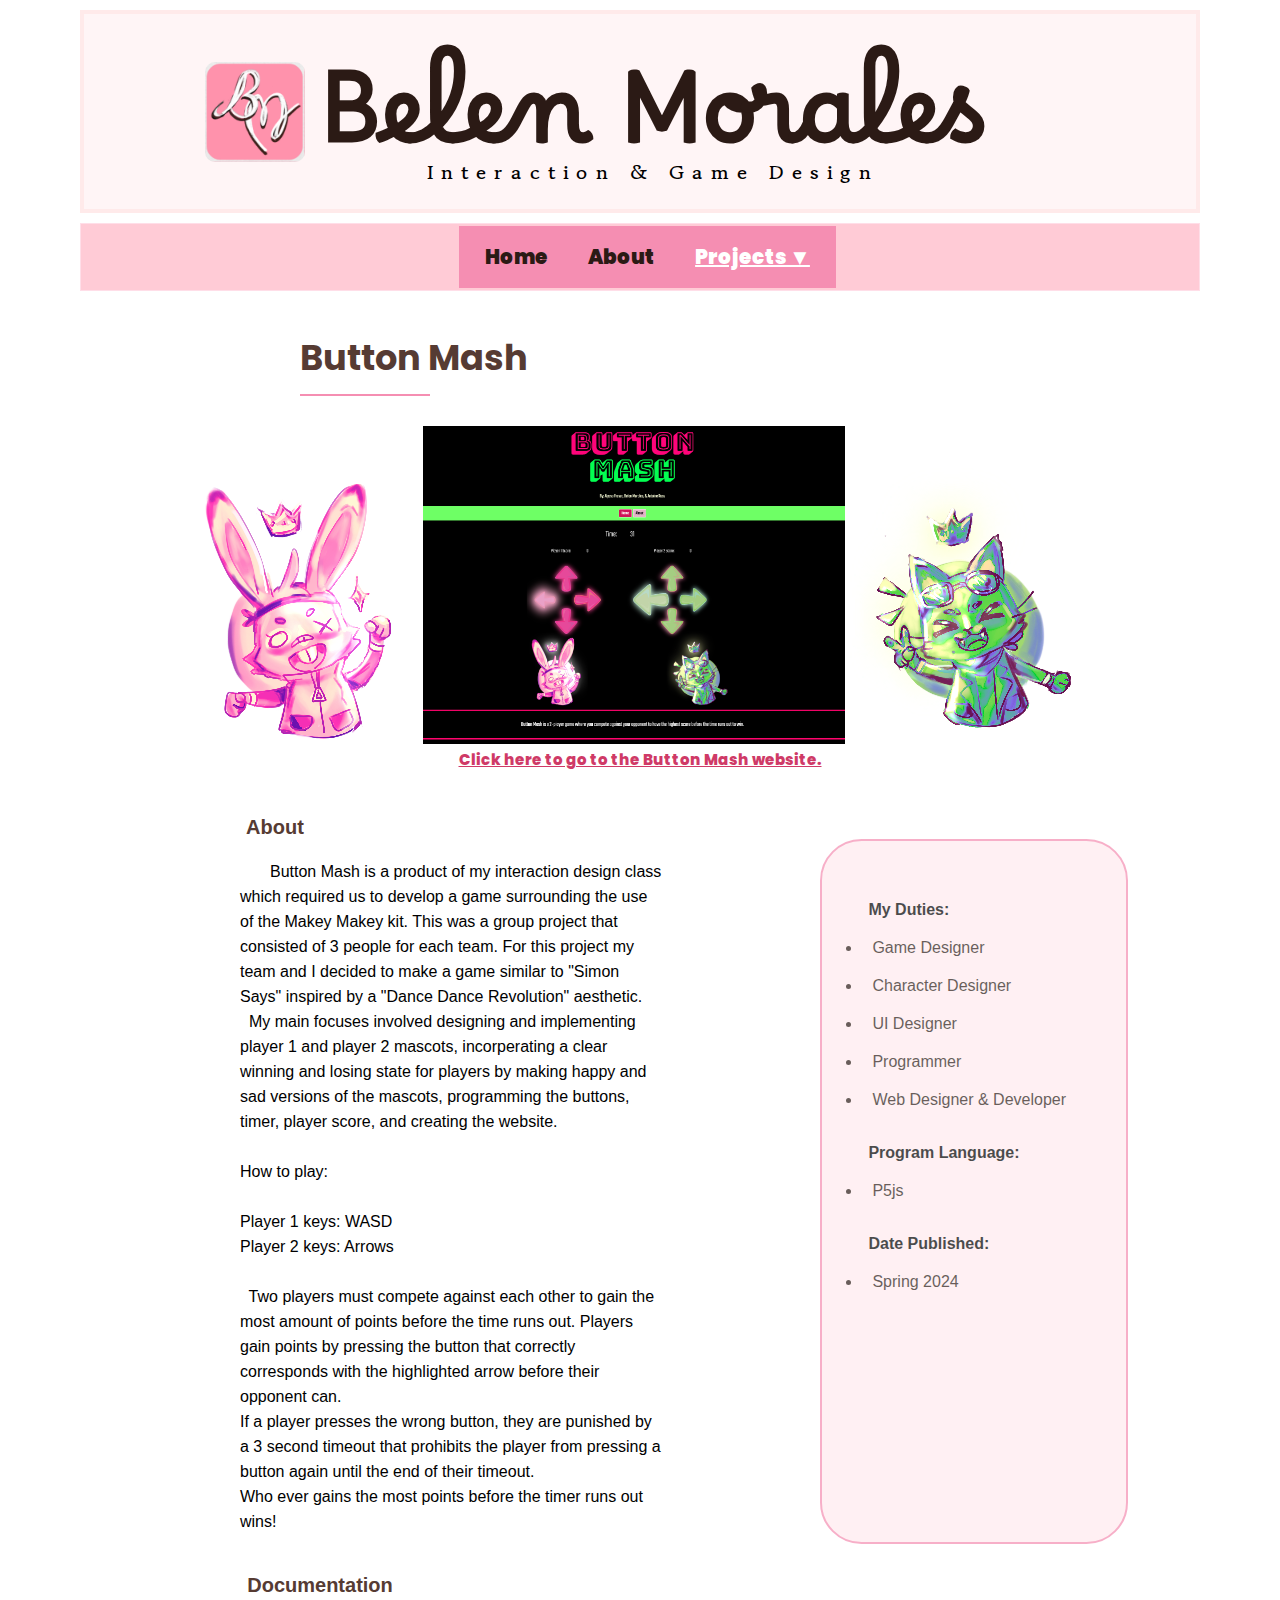
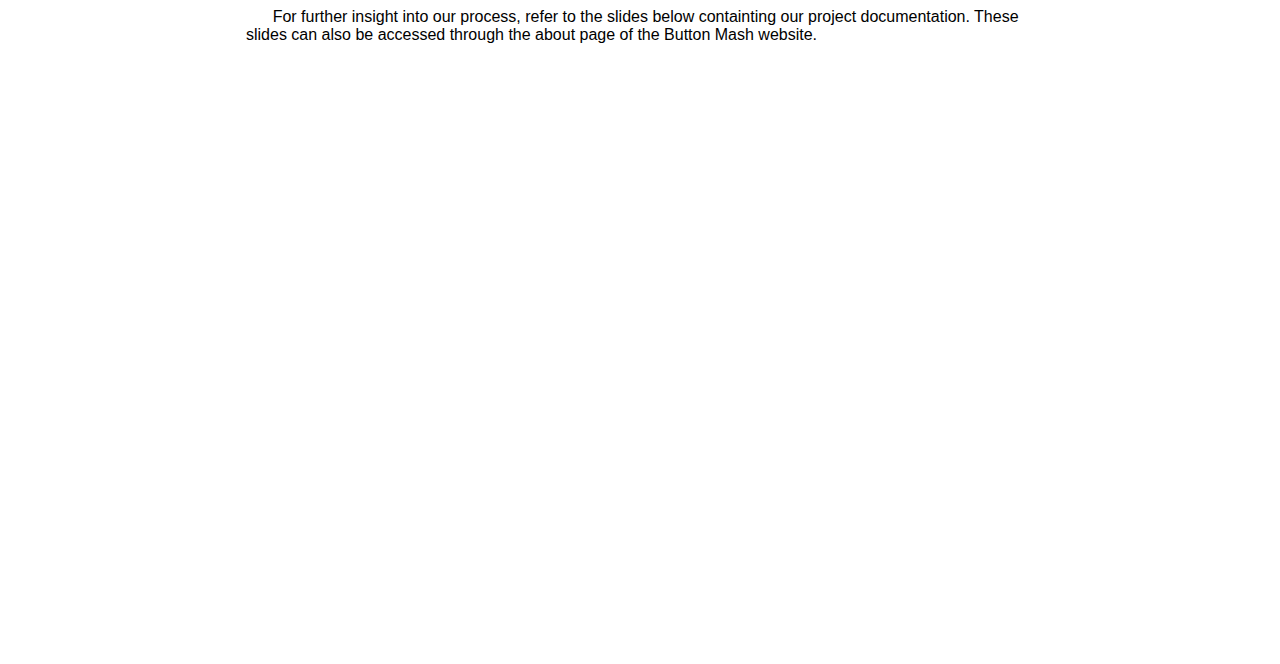
==== buttonmash.html @ 2388397b "Add files via upload" ====
<!DOCTYPE html>
<html lang="en">
<head>
    <meta charset="UTF-8">
    <meta name="viewport" content="width=device-width, initial-scale=1.0">
    <link rel="stylesheet" href="stylesheet.css">
    <title>Belen Morales - Button Mash</title>
    <link rel="preconnect" href="https://fonts.googleapis.com">
    <link rel="preconnect" href="https://fonts.googleapis.com">
    <link rel="preconnect" href="https://fonts.gstatic.com" crossorigin>
    <link href="https://fonts.googleapis.com/css2?family=Borel&family=Gowun+Batang&family=Italiana&family=Montserrat:ital,wght@0,100..900;1,100..900&family=Poppins:ital,wght@0,100;0,200;0,300;0,400;0,500;0,600;0,700;0,800;0,900;1,100;1,200;1,300;1,400;1,500;1,600;1,700;1,800;1,900&display=swap" rel="stylesheet">
</head>
<body>
    <div class="title-container">
        <img class="logo2" src="BMLogo3.png" alt="Logo with a pink background and the letters B and M">
        
        <div class="text-container">
            <h1>Belen Morales</h1>
            <h3 class="sub">Interaction & Game Design</h3>
        </div>
    </div>
   <!-- <div class="name">
    <h1>Belen Morales</h1>
    <h3 class="sub">Interaction & Game Design</h3>
   </div> -->
    <header>
      
        <p class="logo" src="#">
        <!-- <img class="logo" src="BMLogo3.png" alt="Logo with a pink background and the letters B and M"> -->
        <nav>
            <ul class="nav-links">
                <li>
                    <a href="index.html">Home</a>
                </li>
                <li>
                    <a href="about.html">About</a>
                </li>
                <li class="dropdown">
                    <a class="current" href="#">Projects ▼</a>
                    <ul class="dropdown-menu">
                        <li><a href="buttonmash.html">Button Mash</a></li>
                        <li><a href="bunnyjump.html">Bunny Jump</a></li>
                        <li><a href="lettertofs.html">Letter to Future-self</a></li>
                        <li><a href="dialex.html">Dialex</a></li>
                    </ul>
                </li>
            </ul>
        </nav>
        

        <a class="cta" href="#"></a>
        <!-- <button class="btn1">Contact Us</button> -->


    </header>
    

    <h2 class="btnmashtitle">Button Mash</h2>
    
  
 <!-- <button class="btn2">Let's Start Coding!</button> -->
    <div class="rule-bottom"></div>

    <div>
        <img class="p1" src="p1WinMascot3.png" alt="Pink bunny mascot cheering with their fist in the air">

       <img class="bm2" src="buttuomash2.png" alt="Interface of ButtonMash game, with black background, neon arrows and 2 mascots">

       <img class="p2" src="p2WinMascot.png" alt="Green cat mascot cheering with their fist in the air">
        </div>
        <h6 class="bmlink"><a class="link2" href="https://belamore.github.io/Button-Mash/" target="_blank">Click here to go to the Button Mash website.</a></h6>
        
          <div style="display: flex; justify-content: center; margin-left: -730px;">
        <h3 class="bmsub">About</h3>
        </div>


        <div style="display: flex; justify-content: center;">
            
            <div style="width: 1000px; display: flex; gap: -500px;"> <!-- Reduced gap to 1px -->
                
                <p style="flex: 20; margin: 0; text-indent: 30px; width: 50px" class="pbm2">
                    <!-- <b> How to play: </b><br>  -->
                    Button Mash is a product of my interaction design class which required us to develop a game surrounding the use of the Makey Makey kit. This was a group project that consisted of 3 people for each team. For this project my team and I decided to make a game similar to "Simon Says" inspired by a "Dance Dance Revolution" aesthetic. <br>
                    &nbsp; My main focuses involved designing and implementing player 1 and player 2 mascots, incorperating a clear winning and losing state for players by making  happy and sad versions of the mascots, programming the buttons, timer, player score, and creating the website. <br>
                    <br>
                   <b> How to play: </b><br> 
                   <br> Player 1 keys: WASD 
                    <br>Player 2 keys: Arrows <br>
                    <br>
                   &nbsp; Two players must compete against each other to gain the most amount of points before the time runs out. Players gain points by pressing the button that correctly corresponds with the highlighted arrow before their opponent can. 
                    <br> If a player presses the wrong button, they are punished by a 3 second timeout that prohibits the player from pressing a button again until the end of their timeout. <br>
                    Who ever gains the most points before the timer runs out wins!

                    <br> 
                    </p>


            

                <p style="flex: 0.2; margin: 0;" class="pbm3">
                    <ul class="bmlist">
                        <p class="pbm1">My Duties: </p>
                        <li class="bmlist2">Game Designer</li>
                        <li class="bmlist2">Character Designer</li>
                        <li class="bmlist2">UI Designer</li>
                        <li class="bmlist2">Programmer</li>
                        <li class="bmlist2">Web Designer & Developer</li>
            
                         <p class="pbm">Program Language: </p>
                        <li class="bmlist2">P5js</li>
                        <p class="pbm">Date Published:</p>
                        <li class="bmlist2">Spring 2024</li>
                    </ul>
                </p>
            </div>
        </div>        
        
    </div>
    <!-- <div class="rule-bottom3"></div> -->
    <div style="display: flex; justify-content: center; margin-left: -960px;">
    <h3 class="bmsub2">Documentation</h3>
    </div>
    <div style="display: flex; justify-content: center;">
        <div style="width: 800px; display: flex; gap: -500px;">
            
    <p class="slides"> &nbsp;   &nbsp;   &nbsp; For further insight into our process, refer to the slides below containting our project documentation. These slides can also be accessed through the about page of the Button Mash website. </p>
    </div>
</div>
    <iframe src="https://docs.google.com/presentation/d/e/2PACX-1vRNwlDRm4bRdS31KTcGreY-uENzFp6Ih6gDVtIc_337lfzwrR-ShCtBcrQRRjTGf4DeXy-yD4lT69Wu/embed?start=false&loop=false&delayms=10000" frameborder="0" width="820" height="500" allowfullscreen="true" mozallowfullscreen="true" webkitallowfullscreen="true"></iframe>

    <p class="space"></p>
    
</body>
</html>
---- stylesheet.css ----
*{
    margin: 0;
    font-family: 'Segoe UI', 'Segoe UI', Tahoma, Geneva, Verdana, sans-serif;
    
}


h1{

  font-family: "Borel", cursive;
    text-align: center;
    margin-top: 30px;
   margin-bottom: -80px;
    font-size: 2.4em;
    color: rgb(43, 26, 21);
    

}
p{
    text-align: left;
    font-weight: 200;
    padding: 6px;
    padding-bottom: 10px;
}

p.bj {
    margin-bottom: -20px;
}

p.intro {
    padding-bottom: 50px;

}
p.bmdesc {
    text-align: left;
    font-weight: 200;
    padding: 10px;
    margin-left: 400px;
    margin-right: 400px;
    padding-bottom: 100px;
}


h2 {
    font-family: "Poppins", sans-serif;
    color: rgb(86, 59, 51);
    text-align: left;
    
}

h2.welcome{
    padding-top: 40px;
    font-family: "Poppins", sans-serif;
    color: rgb(86, 59, 51);
    font-size: 2.2em;
    padding-bottom: 20px;
    text-align: left;
    margin-left: 100px;
    

}

h2.btnmashtitle {
    padding-top: 40px;
    font-family: "Poppins", sans-serif;
    color: rgb(86, 59, 51);
    font-size: 2.2em;
    padding-bottom: 20px;
    text-align: left;
    margin-left: 300px;

}

h2.abouttitle {
    font-family: "Poppins", sans-serif;
    color: rgb(86, 59, 51);
    font-size: 2.2em;

    text-align: left;
    margin-left: 300px;
}

h6{
    font-family: "Gowun Batang", serif;
    padding-bottom: 5px;
    font-weight: bolder;
    font-size: 1em;
    text-align: left;
    

}

h6.bmlink {
    
    padding-bottom: 5px;
    font-weight: bolder;
    font-size: .9em;
    text-align: center;
   font-weight: normal;

}

.name {
    background-color: rgb(255, 245, 246);
    padding-top: 2px;
  font-size: 2.5em;
  margin: 10px;
  margin-left: 80px;
  margin-right: 80px;
  border: 4px solid rgb(255, 234, 234);
}

h3.sub {
    font-size: 20px;
    text-align: center;
    padding-bottom: 20px;
      font-family: "Gowun Batang", serif;
    font-weight: bolder;
    font-weight: bolder;
    letter-spacing: 8px;;
    
}

h3.bmsub {
    font-size: 20px;
    text-align: left;
    font-weight: bolder;
    font-weight: bolder;

    margin-top: 40px;
    color: rgb(86, 59, 51);

}

h3.bmsub2 {
    font-size: 20px;
    text-align: left;
    font-weight: 150;
    font-weight: bolder;
    margin-left: 320px;
    padding-top: 30px;
    padding-bottom: 5px;
    color: rgb(86, 59, 51);

}

h3.bmsub3 {
    font-size: 20px;
    text-align: left;
    font-weight: bolder;
    font-weight: bolder;
    color: rgb(86, 59, 51);

}

h3.bmsub4 {
    font-size: 20px;
    text-align: left;
    font-weight: 150;
    font-weight: bolder;
    margin-left: 290px;
    padding-top: 30px;
    padding-bottom: 5px;
    color: rgb(86, 59, 51);

}


.header {
    
    width: 100%;
    height: 70%;
    box-shadow: 0px 1px 10px #555;
    background-color: rgb(169, 169, 135);
    text-align: center;
    display: flex;
    justify-content: center; 
    line-height: 70px; 
}

.container {
    margin: 20px auto; 
    
    width: 100%;
    height: 600px;
    display: block; 
    text-align: center;

}
.container2 {
   
    width: 800px;
    padding: 1px;
    display: block; 
    text-align: center;
    

}

.card {
    margin: 16px 16px ;
    height: 480px;
    width: 400px;
    border: 3px, solid #eee;
    border-radius: 20px;
    display: inline-block;
    overflow: hidden;
    background: white;
    padding: 20px;
    margin-bottom: 50px;
    margin-top: -20px;
    box-shadow: 0 4px 8px rgb(236, 236, 236);

}

.card > img{
    height: 100%;
    width: 100%;
    

}

.card > img:hover {
    transform: scale(1);
    transition: all 0.2s ease-in-out;
    opacity: 80%;

}

.meter span {
    display: block;
    height: 100%;

}

.progress{
    background-color: #e51400;
    animation: progressBar 5s ease-in-out;
    animation-fill-mode: forwards;


}



*{
    box-sizing: border-box;
    text-align: center;

    

}

li, a {
    
    font-size: 20px;
    color: rgb(43, 26, 21);
    font-weight: 1000;
    text-decoration: none;
    text-align: center;
    font-family: "Poppins", sans-serif;
    

}

a.seemore {
    font-family: 'Segoe UI', 'Segoe UI', Tahoma, Geneva, Verdana, sans-serif;
    font-size: 11.9px;
    font-family: ;
    color: white;
    font-weight: 100;
    


}
a.seemore:hover {

    color: rgb(207, 58, 103);
 
}





header {
    display: flex;
    justify-content: space-between;
    align-items: center;
    padding: 2px;
    background-color: rgb(255, 203, 214);
    color: brown;
    margin-left: 80px;
    margin-right: 80px;
    border: 1px solid rgb(255, 222, 232);
}

.logo {
    width: 55px;
    height: 55px;
    margin-left: 10px;
    border-radius: 10px;
    transition: none;
    opacity: 100%;
  
}


.logo2 {
    width: 55px;
    height: 55px;
    border-radius: 10px;
    transition: none;
    opacity: 100%;
  
}


.nav-links {
    list-style: none;
    list-style-type: none; /* remove bullets */
    padding: 0;
    background-color: rgb(245, 142, 178);  
    color: rgb(65, 43, 37);
    text-align: center;
    padding: 6px;
    justify-content: center;
    display: flex;
    align-items: center;
    margin-left: -50px;

  
   
}

.nav-links li{

    padding: 10px 20px;

    /* display: inline-block; */
    
}

.nav-links li a:hover{
    color: white;
    transition: all 0.3s ease 0s;
    color: black;
    background-color: rgb(227, 179, 201);
    border-radius: 3px; /*round the corners on the nav items*/
    text-decoration: none; /*remove default underlines from links*/
    padding: 2px 6px;
    font-size: 0.9em;
    text-align: center;
    border: 1px solid white;
    align-items: center;
}

nav a.current { 
    /*background-color: rgb(207, 19, 88);*/
    color: white;
    text-decoration: underline;
    text-align: center;
   
      }


  
button {
    margin: 10px 0 20px 0;
    text-align: center;
    margin-top: 20px;
    margin-right: 10px;
    /* box-shadow: 0 2px 8px 0; */
    
}

.btn1, .btn2, .btn3, .btn4{
    border: 0px solid transparent;
    border-radius: 6px;
    padding: 8px 14px;
    cursor: pointer;
    font-size: 12px;
    align-items: center;
    text-align: center; 
    color: white;
    /* box-shadow: 0 2px 8px 0; */
      background: rgb(204, 17, 73);
   

    
}

.btn1 {
    text-align: center;
    background: rgb(207, 58, 103);
    
}

.btn2 {
    text-align: center;
    font-size: .8em;
    background: rgb(207, 58, 103);
    margin-top: -80px;


 }


 .btn3 {
    background: rgb(207, 58, 103);
    


 }

 .btn3:hover{
    background-color: white;
    border: 1px solid rgb(207, 58, 103);
    color: rgb(207, 58, 103);
 }
 
 .btn4 {
    background: rgb(207, 58, 103);


 }

 .btn4:hover{
    background-color: white;
    border: 1px solid rgb(207, 58, 103);
    color: rgb(207, 58, 103);
 }

button:hover {
    background-color: #ffffff;
    color: rgb(207, 58, 103);
    transition: all 0.1s ease-in-out;
    border: 1px solid rgb(207, 58, 103);

}

img.buttonmash {
    width: 330px;
    height: 230px;
   
}

img.lettertofs {
    width: 330px;
    padding-top: 20px;;
    padding-bottom: 20px;
    height: 230px;
    
}

img.bunnyjump {
    width: 340px;
    height: 230px;

}

img.dialex {
    width: 90%;
    padding-top: 20px;
    padding-bottom: 20px;
    height: 45%;
    

}







img:hover {
    transform: scale(1.03);
    transition: all 0.2s ease-in-out;
    opacity: 80%;
    box-shadow: 0 4px 8px rgb(237, 237, 237);
    
}

.logo:hover {
    transition: none;
    transform: none;
    opacity: 1;
    box-shadow: none;
    cursor: ;
}

img.bj2 {
    width: 800px;
    height: 450px;
    transition: none;
    transform: none;
    opacity: 1;
}

img.bm2 {
    transition: none;
    transform: none;
    opacity: 100%;
    width: 33%;
    align-content: left;
}
img.p1 {
    transition: none;
    transform: none;
    opacity: 100%;
    align-content: left;
  

    

}
img.p2 {
    transition: none;
    transform: none;
    opacity: 100%;
   align-content: left;

}

img.dialexwf {
 
    padding-top: 20px;;
    padding-bottom: 0px;
    width: 58%;
    height: 80%;

}

img.p1:hover {
    transition: none;
    transform: none;
    opacity: 100%;
    box-shadow: none;

}
img.p2:hover {
    transition: none;
    transform: none;
    opacity: 100%;
    box-shadow: none;

}
img.bj2:hover {
    transition: none;
    transform: none;
    opacity: 100%;
    box-shadow: none;

}
img.dialexwf:hover {
 
    transition: none;
    transform: none;
    opacity: 100%;
    box-shadow: none;
}


.rule-bottom {
    border-bottom: 2.6px solid;
   width: 130px;
   margin-left: 300px;
    color: rgb(245, 142, 178);  
   margin-bottom: 30px;
   margin-top: -10px;
}

.rule-bottom4 {
    border-bottom: 2.6px solid;
   width: 130px;
    color: rgb(245, 142, 178);
   margin-bottom: 20px;
   margin-top: -10px;
   align-content: center;
   padding-top: 12px;
}
.rule-bottom2 {
    border-bottom: 2.6px solid;
   width: 130px;
   margin-left: 115px;
   color: rgb(245, 142, 178); 
   margin-bottom: 50px;
   margin-top: -10px;
}
.rule-bottom3 {
    border-bottom: 2.6px solid;
   width: 100px;
   margin-left: 300px;
   color: rgb(245, 142, 178); 
   margin-top: 10px;
}


ul.bmlist {
    text-align: left;
    font-weight: 10;;
    font-size: 16px;
    padding-left: 40px;
    padding-right: 50px;
    background-color: rgb(255, 235, 239); 
    padding-top: 20px;
    border: 2px solid rgb(245, 142, 178);  
    border-radius: 1.1cm;
    margin-left: 100px;
    opacity: 70%;

}
li.bmlist2 {
    font-size: 16px;
    padding: 10px;
    text-align: left;
    font-weight: normal;
    font-family: Arial, Helvetica, sans-serif;
    
}

p.pbm1 {
    font-weight: 900;
    padding-bottom: ;
    padding-top: 40px;
    padding-left: ;



}
p.pbm {
    font-weight: 900;
    padding-bottom: ;
    padding-top: 25px;


    

}

p.pbm2 {
    line-height: 25px;
    /* background-color: rgb(255, 177, 190, 0.1) ; */
    padding: 10px;
padding-right: 40px;
padding-top: 20px;
padding-left: 100px;

}
p.pbm4{

    line-height: 25px;
    /* background-color: rgb(255, 177, 190, 0.1) ; */
    padding: 5px;
padding-right: 40px;
padding-left: 100px;
/* padding-bottom: 80px; */
}
p.space {
    padding-bottom: 90px;
}

p.space2 {
    padding-bottom: 40px;
}


a.link2{
    font-family: ;
    font-size: 15px;
    color: rgb(207, 58, 103);
    font-weight: 800;
    
    text-decoration: underline;
    /* font-family: "Gowun Batang", serif; */
    
    
    
}
a.link2:hover {
    color: pink;
    

}

a.link3{
    font-family: ;
    font-size: 15px;
    /* color: rgb(207, 58, 103); */
    font-weight: 800;
    text-decoration: none;
    /* font-family: "Gowun Batang", serif; */
    
    
    
}

p.slides {

    padding-bottom: 20px;
    /* padding-left: 318px;
    padding-right: 300px; */
}




dropdown {
    position: relative;
    display: inline-block;
}

/* Hide dropdown menu by default */
.dropdown-menu {
    display: none;
    position: absolute;
    background-color: rgb(245, 142, 178);
    min-width: 150px;
    box-shadow: 0px 4px 8px rgba(0, 0, 0, 0.2);
    border-radius: 5px;
    z-index: 1;
    text-align: left;
}

/* Style dropdown links */
.dropdown-menu li {
    display: block;
    padding: 10px;
}

.dropdown-menu li a {
    color: rgb(43, 26, 21);
    text-decoration: none;
    display: block;
}

/* Show dropdown menu on hover */
.dropdown:hover .dropdown-menu {
    display: block;
}

/* Hover effect for dropdown links */
.dropdown-menu li a:hover {
    background-color: rgb(227, 179, 201);
    color: rgb(255, 255, 255);
}


  
  .about {
    padding-top: 40px;
    width: 100%; 
    padding-left: 250px; 
    padding-right: 250px; 
    justify-content: center;

  }
  .about2 { margin-top: -30px;
    width: 100%; 
    padding-left: 250px; 
    padding-right: 250px; 
    justify-content: center;

  }

  img.selfie {
    padding-top: 11px;
    width: 44%;
    height: 70%;
    transition: none;
    transform: none;
    opacity: 100%;
    box-shadow: none;
    float: left;
    padding-right: 40px;
    padding-bottom: 20px;
  
  }
  

  .title-container {
    background-color: rgb(255, 245, 246);
    padding: 2px; 
    font-size: 2.5em;
    margin: 10px 80px;

    border: 4px solid rgb(255, 234, 234);
    display: flex;
    align-items: center; 
    justify-content: center; 
    gap: 15px; 
}

.text-container {
    display: flex;
    flex-direction: column;
    align-items: center; 
    text-align: center; 
    /* margin-left: -100px; */
}

.logo2 {
    width: 100px;
    height: auto; 
    margin-left: -90px;

}
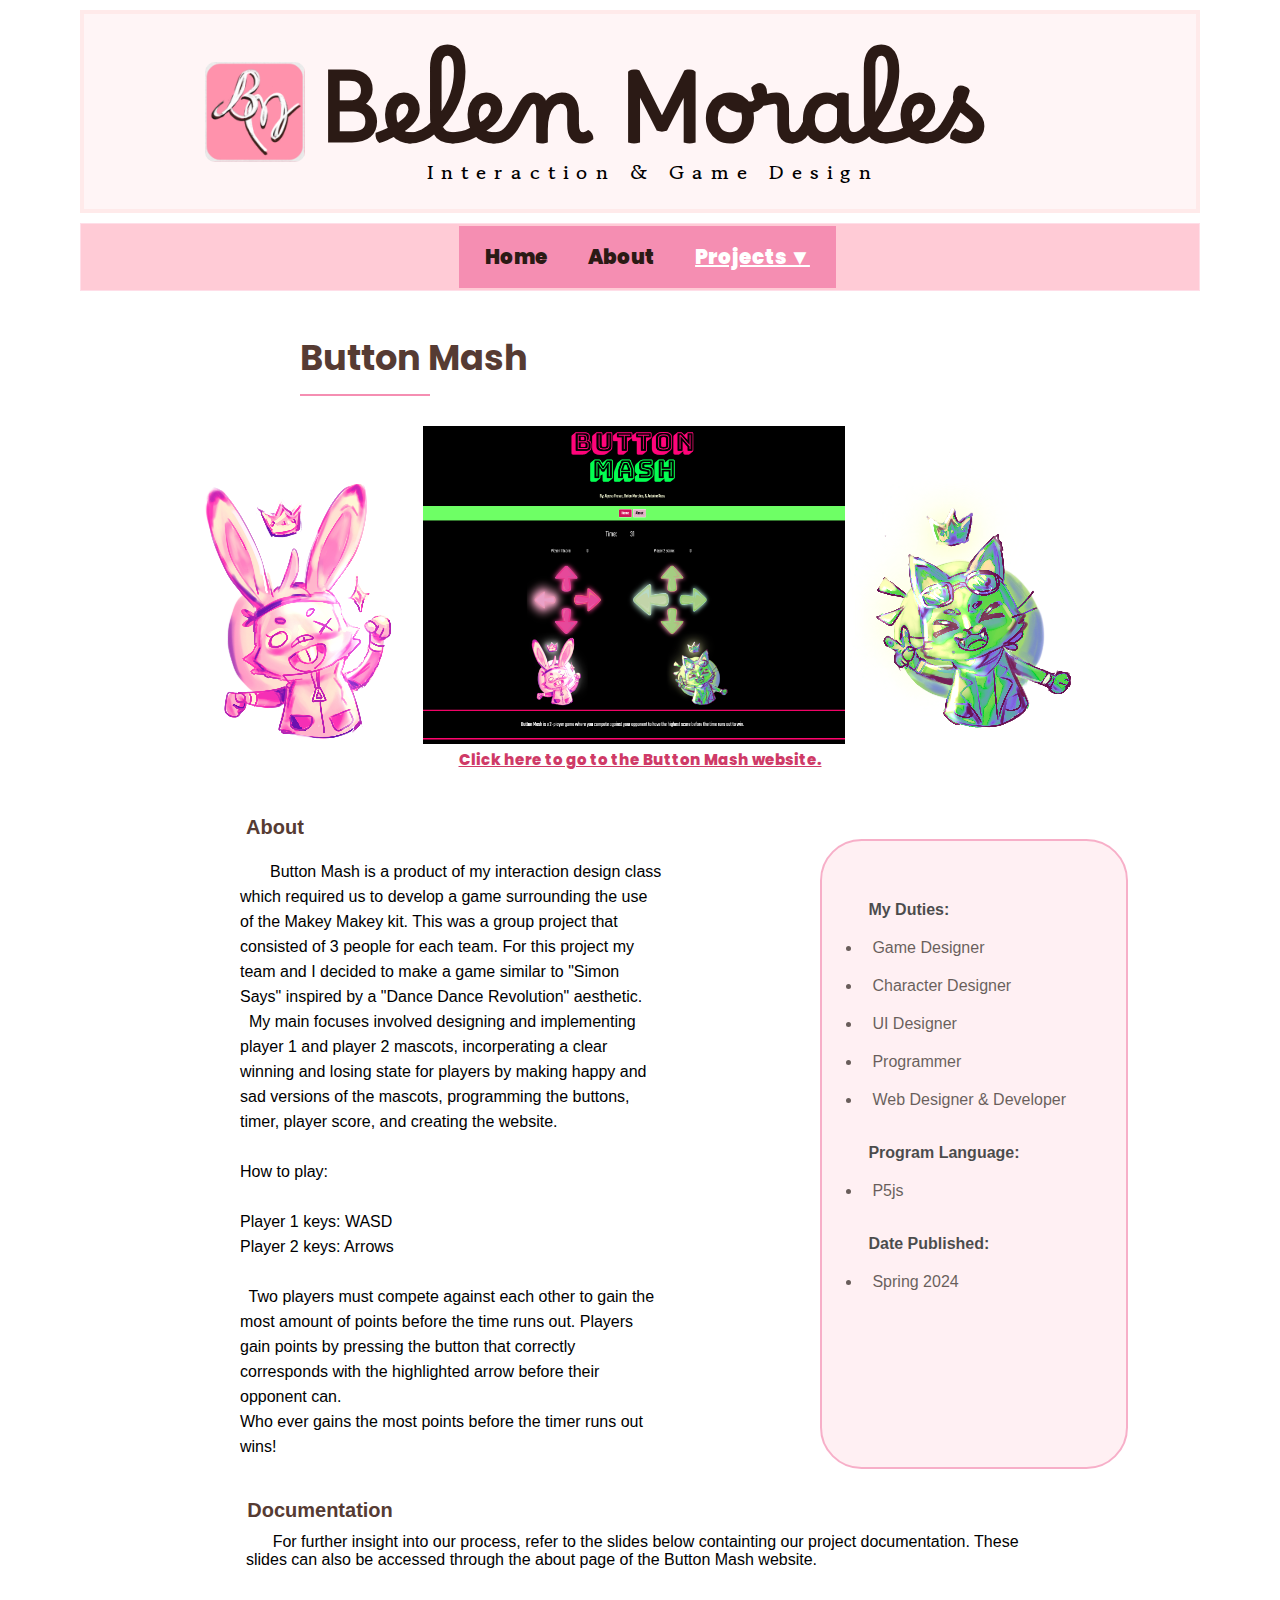
==== commit ee692de7: "Update buttonmash.html" ====
--- a/buttonmash.html
+++ b/buttonmash.html
@@ -89,8 +89,7 @@
                     <br>Player 2 keys: Arrows <br>
                     <br>
                    &nbsp; Two players must compete against each other to gain the most amount of points before the time runs out. Players gain points by pressing the button that correctly corresponds with the highlighted arrow before their opponent can. 
-                    <br> If a player presses the wrong button, they are punished by a 3 second timeout that prohibits the player from pressing a button again until the end of their timeout. <br>
-                    Who ever gains the most points before the timer runs out wins!
+                    <br> Who ever gains the most points before the timer runs out wins!
 
                     <br> 
                     </p>
@@ -132,4 +131,4 @@
     <p class="space"></p>
     
 </body>
-</html>+</html>
--- a/stylesheet.css
+++ b/stylesheet.css
@@ -808,3 +808,14 @@
 
 }
 
+.logo2:hover {
+    width: 100px;
+    height: auto; 
+    margin-left: -90px;
+    transition: none;
+    opacity: 1;
+    transform: none;
+
+}
+
+
